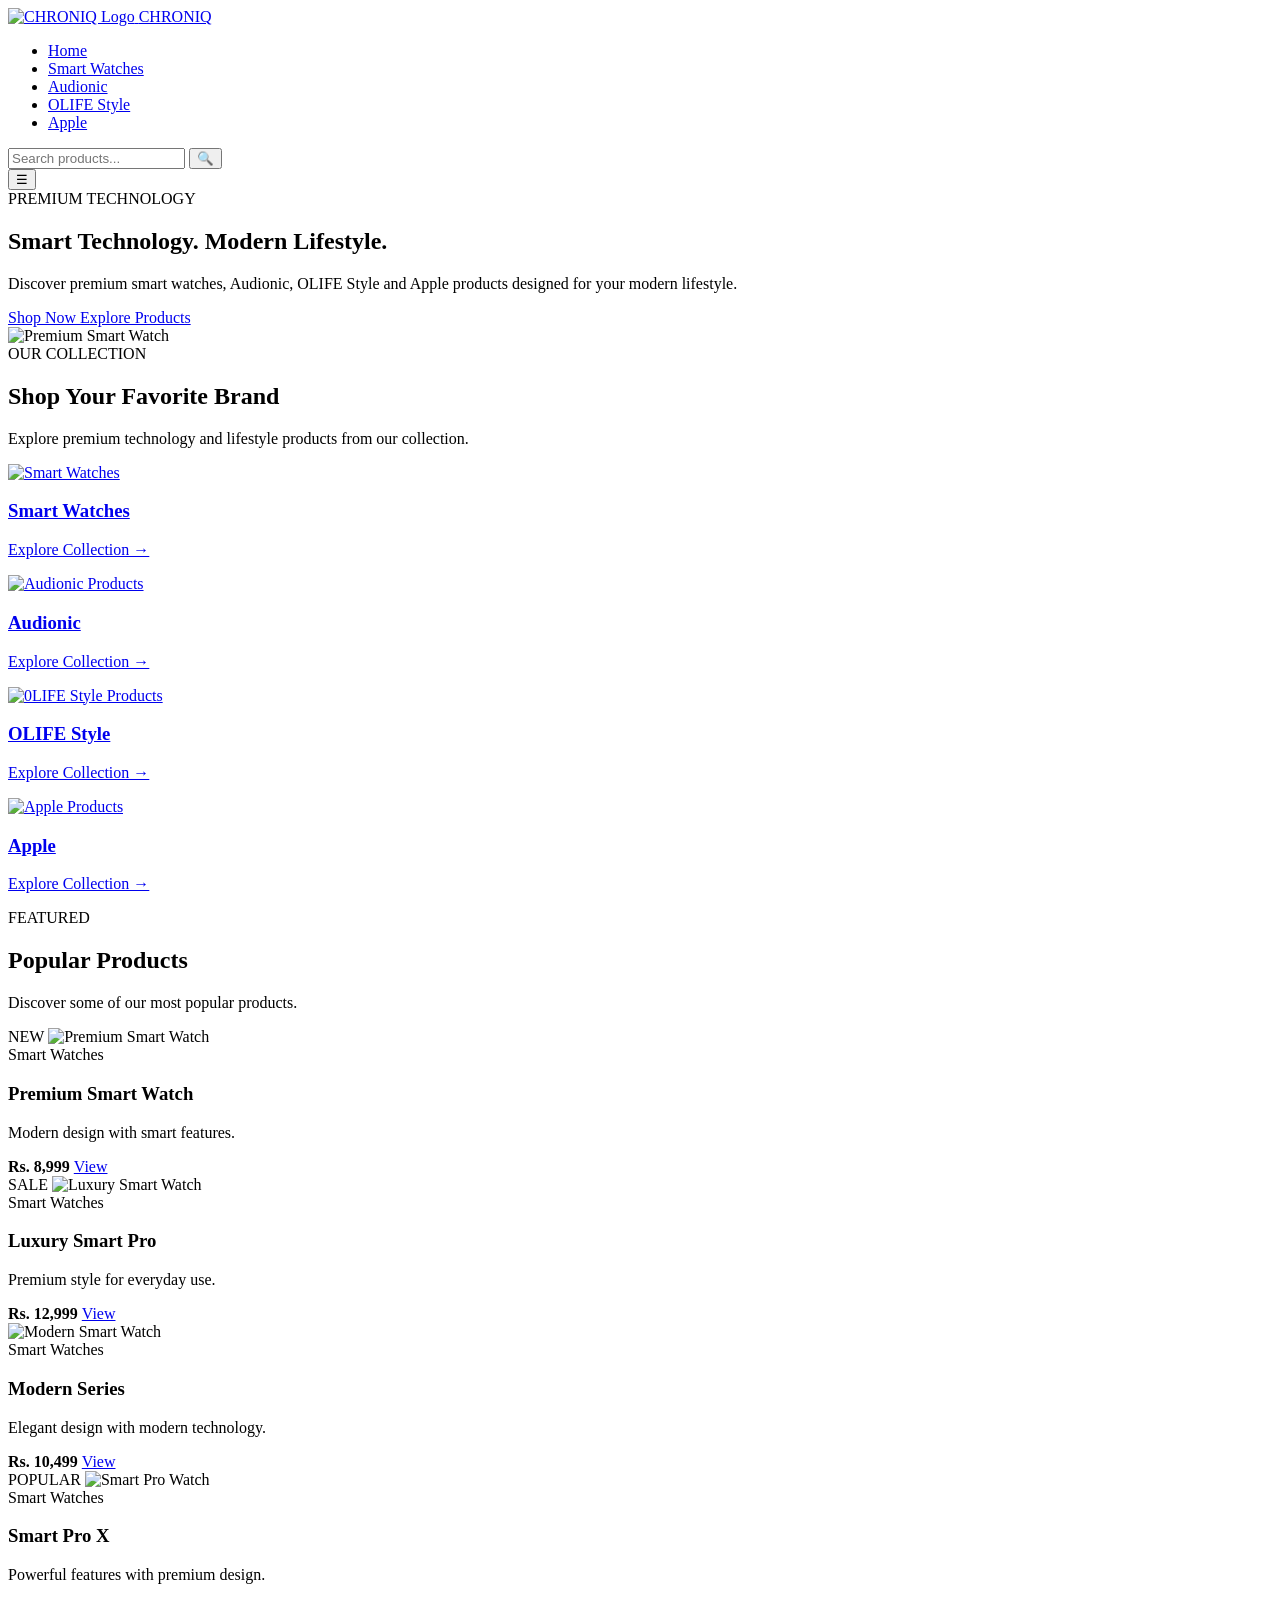
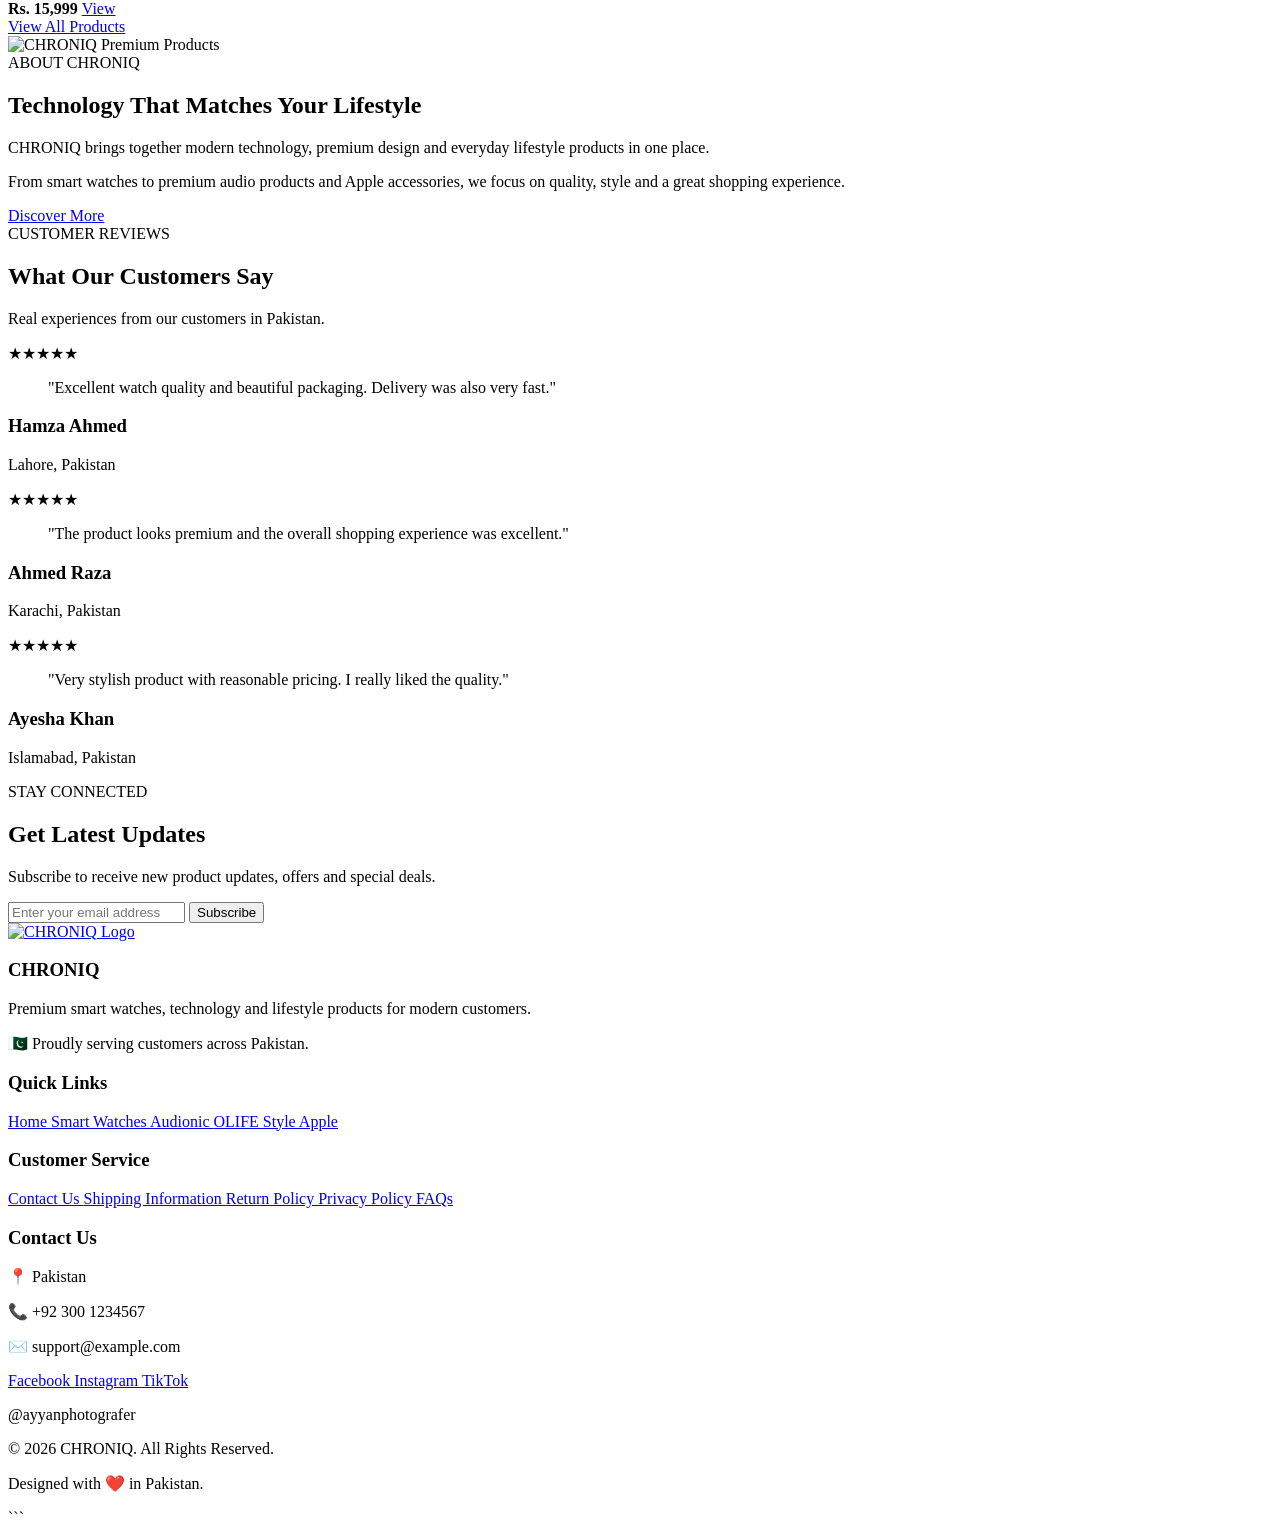
==== index.html @ 0f268d29 "Add files via upload" ====
<!DOCTYPE html>
<html lang="en">

<head>

    <!-- ==============================
         BASIC SETTINGS
    =============================== -->
    <meta charset="UTF-8">

    <meta name="viewport"
          content="width=device-width, initial-scale=1.0">

    <meta name="description"
          content="CHRONIQ - Premium Smart Watches, Audionic, OLIFE Style and Apple Products">

    <meta name="keywords"
          content="CHRONIQ, Smart Watches, Audionic, OLIFE Style, Apple">

    <meta name="author"
          content="CHRONIQ">

    <title>CHRONIQ | Premium Technology & Lifestyle</title>

    <!-- FAVICON -->
    <link rel="icon"
          type="image/png"
          href="1.png">

    <!-- CSS -->
    <link rel="stylesheet"
          href="style.css">

</head>


<body>


<!-- =====================================================
     HEADER / NAVBAR
====================================================== -->

<header class="site-header">

    <div class="container navbar">


        <!-- LOGO + WEBSITE NAME -->

        <div class="brand">

            <a href="#" class="logo-link">

                <img src="1.png"
                     alt="CHRONIQ Logo"
                     class="logo">

                <span class="brand-name">
                    CHRONIQ
                </span>

            </a>

        </div>



        <!-- NAVIGATION -->

        <nav class="main-nav"
             aria-label="Main Navigation">

            <ul class="nav-list">

                <li>
                    <a href="#"
                       class="nav-link active">
                        Home
                    </a>
                </li>


                <li>
                    <a href="#"
                       class="nav-link">
                        Smart Watches
                    </a>
                </li>


                <li>
                    <a href="#"
                       class="nav-link">
                        Audionic
                    </a>
                </li>


                <li>
                    <a href="#"
                       class="nav-link">
                        OLIFE Style
                    </a>
                </li>


                <li>
                    <a href="#"
                       class="nav-link">
                        Apple
                    </a>
                </li>
                

            </ul>

        </nav>



        <!-- SEARCH -->

        <div class="search-box">

            <form action="#"
                  method="get">

                <input
                    type="search"
                    name="search"
                    placeholder="Search products..."
                    aria-label="Search products"
                >

                <button type="submit"
                        aria-label="Search">

                    🔍

                </button>

            </form>

        </div>



        <!-- MOBILE MENU BUTTON -->

        <button class="menu-toggle"
                type="button"
                aria-label="Open navigation menu">

            ☰

        </button>


    </div>

</header>



<!-- =====================================================
     MAIN
====================================================== -->

<main>


<!-- =====================================================
     HERO SECTION
====================================================== -->

<section class="hero"
         id="home">

    <div class="container hero-container">


        <!-- HERO TEXT -->

        <div class="hero-content">

            <span class="hero-label">
                PREMIUM TECHNOLOGY
            </span>


            <h1>
                Smart Technology.
                <span>Modern Lifestyle.</span>
            </h1>


            <p>
                Discover premium smart watches, Audionic,
                OLIFE Style and Apple products designed
                for your modern lifestyle.
            </p>


            <div class="hero-buttons">

                <a href="#"
                   class="btn btn-primary">

                    Shop Now

                </a>


                <a href="#"
                   class="btn btn-secondary">

                    Explore Products

                </a>

            </div>

        </div>



        <!-- HERO IMAGE -->

        <div class="hero-image">

            <img
                src="download .JPG"
                alt="Premium Smart Watch"
            >

        </div>

    </div>

</section>



<!-- =====================================================
     BRAND / CATEGORY SECTION
====================================================== -->

<section class="categories"
         id="categories">

    <div class="container">


        <div class="section-heading">

            <span>
                OUR COLLECTION
            </span>

            <h2>
                Shop Your Favorite Brand
            </h2>

            <p>
                Explore premium technology and lifestyle
                products from our collection.
            </p>

        </div>



        <div class="category-grid">


            <!-- SMART WATCHES -->

            <article class="category-card">

                <a href="#">

                    <img
                        src="images iii.jpg"
                        alt="Smart Watches"
                    >

                    <div class="category-content">

                        <h3>
                            Smart Watches
                        </h3>

                        <p>
                            Explore Collection →
                        </p>

                    </div>

                </a>

            </article>



            <!-- AUDIONIC -->

            <article class="category-card">

                <a href="#">

                    <img
                        src="images 22.jpg"
                        alt="Audionic Products"
                    >

                    <div class="category-content">

                        <h3>
                            Audionic
                        </h3>

                        <p>
                            Explore Collection →
                        </p>

                    </div>

                </a>

            </article>



            <!-- OLIFE -->

            <article class="category-card">

                <a href="#">

                    <img
                        src="images 333.jpg"
                        alt="0LIFE Style Products"
                    >

                    <div class="category-content">

                        <h3>
                            OLIFE Style
                        </h3>

                        <p>
                            Explore Collection →
                        </p>

                    </div>

                </a>

            </article>



            <!-- APPLE -->

            <article class="category-card">

                <a href="#">

                    <img
                        src="images 44.jpg"
                        alt="Apple Products"
                    >

                    <div class="category-content">

                        <h3>
                            Apple
                        </h3>

                        <p>
                            Explore Collection →
                        </p>

                    </div>

                </a>

            </article>

        </div>

    </div>

</section>



<!-- =====================================================
     FEATURED PRODUCTS
====================================================== -->

<section class="products"
         id="products">

    <div class="container">


        <div class="section-heading">

            <span>
                FEATURED
            </span>

            <h2>
                Popular Products
            </h2>

            <p>
                Discover some of our most popular products.
            </p>

        </div>



        <div class="product-grid">


            <!-- PRODUCT 01 -->

            <article class="product-card">

                <div class="product-image">

                    <span class="product-badge">
                        NEW
                    </span>

                    <img
                        src="images/watch1.jpg"
                        alt="Premium Smart Watch"
                    >

                </div>


                <div class="product-info">

                    <span class="product-category">
                        Smart Watches
                    </span>

                    <h3>
                        Premium Smart Watch
                    </h3>

                    <p>
                        Modern design with smart features.
                    </p>

                    <div class="product-bottom">

                        <strong>
                            Rs. 8,999
                        </strong>

                        <a href="#">
                            View
                        </a>

                    </div>

                </div>

            </article>



            <!-- PRODUCT 02 -->

            <article class="product-card">

                <div class="product-image">

                    <span class="product-badge">
                        SALE
                    </span>

                    <img
                        src="images/watch2.jpg"
                        alt="Luxury Smart Watch"
                    >

                </div>


                <div class="product-info">

                    <span class="product-category">
                        Smart Watches
                    </span>

                    <h3>
                        Luxury Smart Pro
                    </h3>

                    <p>
                        Premium style for everyday use.
                    </p>

                    <div class="product-bottom">

                        <strong>
                            Rs. 12,999
                        </strong>

                        <a href="#">
                            View
                        </a>

                    </div>

                </div>

            </article>



            <!-- PRODUCT 03 -->

            <article class="product-card">

                <div class="product-image">

                    <img
                        src="images/watch3.jpg"
                        alt="Modern Smart Watch"
                    >

                </div>


                <div class="product-info">

                    <span class="product-category">
                        Smart Watches
                    </span>

                    <h3>
                        Modern Series
                    </h3>

                    <p>
                        Elegant design with modern technology.
                    </p>

                    <div class="product-bottom">

                        <strong>
                            Rs. 10,499
                        </strong>

                        <a href="#">
                            View
                        </a>

                    </div>

                </div>

            </article>



            <!-- PRODUCT 04 -->

            <article class="product-card">

                <div class="product-image">

                    <span class="product-badge">
                        POPULAR
                    </span>

                    <img
                        src="images/watch4.jpg"
                        alt="Smart Pro Watch"
                    >

                </div>


                <div class="product-info">

                    <span class="product-category">
                        Smart Watches
                    </span>

                    <h3>
                        Smart Pro X
                    </h3>

                    <p>
                        Powerful features with premium design.
                    </p>

                    <div class="product-bottom">

                        <strong>
                            Rs. 15,999
                        </strong>

                        <a href="#">
                            View
                        </a>

                    </div>

                </div>

            </article>

        </div>


        <div class="center-button">

            <a href="#"
               class="btn btn-primary">

                View All Products

            </a>

        </div>

    </div>

</section>



<!-- =====================================================
     ABOUT SECTION
====================================================== -->

<section class="about"
         id="about">

    <div class="container about-container">


        <div class="about-image">

            <img
                src="images/about-watch.jpg"
                alt="CHRONIQ Premium Products"
            >

        </div>



        <div class="about-content">

            <span>
                ABOUT CHRONIQ
            </span>

            <h2>
                Technology That
                Matches Your Lifestyle
            </h2>

            <p>
                CHRONIQ brings together modern technology,
                premium design and everyday lifestyle products
                in one place.
            </p>

            <p>
                From smart watches to premium audio products
                and Apple accessories, we focus on quality,
                style and a great shopping experience.
            </p>


            <a href="#"
               class="btn btn-primary">

                Discover More

            </a>

        </div>

    </div>

</section>



<!-- =====================================================
     CUSTOMER REVIEWS
====================================================== -->

<section class="reviews"
         id="reviews">

    <div class="container">


        <div class="section-heading">

            <span>
                CUSTOMER REVIEWS
            </span>

            <h2>
                What Our Customers Say
            </h2>

            <p>
                Real experiences from our customers in Pakistan.
            </p>

        </div>



        <div class="review-grid">


            <!-- REVIEW 01 -->

            <article class="review-card">

                <div class="stars">
                    ★★★★★
                </div>

                <blockquote>

                    "Excellent watch quality and beautiful
                    packaging. Delivery was also very fast."

                </blockquote>

                <h3>
                    Hamza Ahmed
                </h3>

                <p>
                    Lahore, Pakistan
                </p>

            </article>



            <!-- REVIEW 02 -->

            <article class="review-card">

                <div class="stars">
                    ★★★★★
                </div>

                <blockquote>

                    "The product looks premium and the overall
                    shopping experience was excellent."

                </blockquote>

                <h3>
                    Ahmed Raza
                </h3>

                <p>
                    Karachi, Pakistan
                </p>

            </article>



            <!-- REVIEW 03 -->

            <article class="review-card">

                <div class="stars">
                    ★★★★★
                </div>

                <blockquote>

                    "Very stylish product with reasonable pricing.
                    I really liked the quality."

                </blockquote>

                <h3>
                    Ayesha Khan
                </h3>

                <p>
                    Islamabad, Pakistan
                </p>

            </article>

        </div>

    </div>

</section>



<!-- =====================================================
     NEWSLETTER
====================================================== -->

<section class="newsletter">

    <div class="container newsletter-container">


        <div class="newsletter-content">

            <span>
                STAY CONNECTED
            </span>

            <h2>
                Get Latest Updates
            </h2>

            <p>
                Subscribe to receive new product updates,
                offers and special deals.
            </p>

        </div>



        <form class="newsletter-form">

            <input
                type="email"
                placeholder="Enter your email address"
                required
            >

            <button type="submit">
                Subscribe
            </button>

        </form>

    </div>

</section>

</main>



<!-- =====================================================
     FOOTER
====================================================== -->

<footer class="site-footer">


    <div class="container footer-grid">


        <!-- FOOTER ABOUT -->

        <div class="footer-column">

            <a href="#">

                <img
                    src="images/logo.png"
                    alt="CHRONIQ Logo"
                    class="footer-logo"
                >

            </a>


            <h3>
                CHRONIQ
            </h3>


            <p>
                Premium smart watches, technology and
                lifestyle products for modern customers.
            </p>


            <p>
                🇵🇰 Proudly serving customers across Pakistan.
            </p>

        </div>



        <!-- QUICK LINKS -->

        <div class="footer-column">

            <h3>
                Quick Links
            </h3>

            <a href="#">
                Home
            </a>

            <a href="#">
                Smart Watches
            </a>

            <a href="#">
                Audionic
            </a>

            <a href="#">
                OLIFE Style
            </a>

            <a href="#">
                Apple
            </a>

        </div>



        <!-- CUSTOMER SERVICE -->

        <div class="footer-column">

            <h3>
                Customer Service
            </h3>

            <a href="#">
                Contact Us
            </a>

            <a href="#">
                Shipping Information
            </a>

            <a href="#">
                Return Policy
            </a>

            <a href="#">
                Privacy Policy
            </a>

            <a href="#">
                FAQs
            </a>

        </div>



        <!-- CONTACT -->

        <div class="footer-column">

            <h3>
                Contact Us
            </h3>

            <p>
                📍 Pakistan
            </p>

            <p>
                📞 +92 300 1234567
            </p>

            <p>
                ✉️ support@example.com
            </p>


            <div class="social-links">

                <a href="#">
                    Facebook
                </a>

                <a href="#">
                    Instagram
                </a>

                <a href="#">
                    TikTok
                </a>

                <p>
                    @ayyanphotografer
                </p>

            </div>

        </div>

    </div>



    <!-- FOOTER BOTTOM -->

    <div class="footer-bottom">

        <div class="container">

            <p>
                © 2026 CHRONIQ. All Rights Reserved.
            </p>

            <p>
                Designed with ❤️ in Pakistan.
            </p>

        </div>

    </div>

</footer>



<!-- =====================================================
     JAVASCRIPT
====================================================== -->

<script src="script.js"></script>


</body>
</html>
```
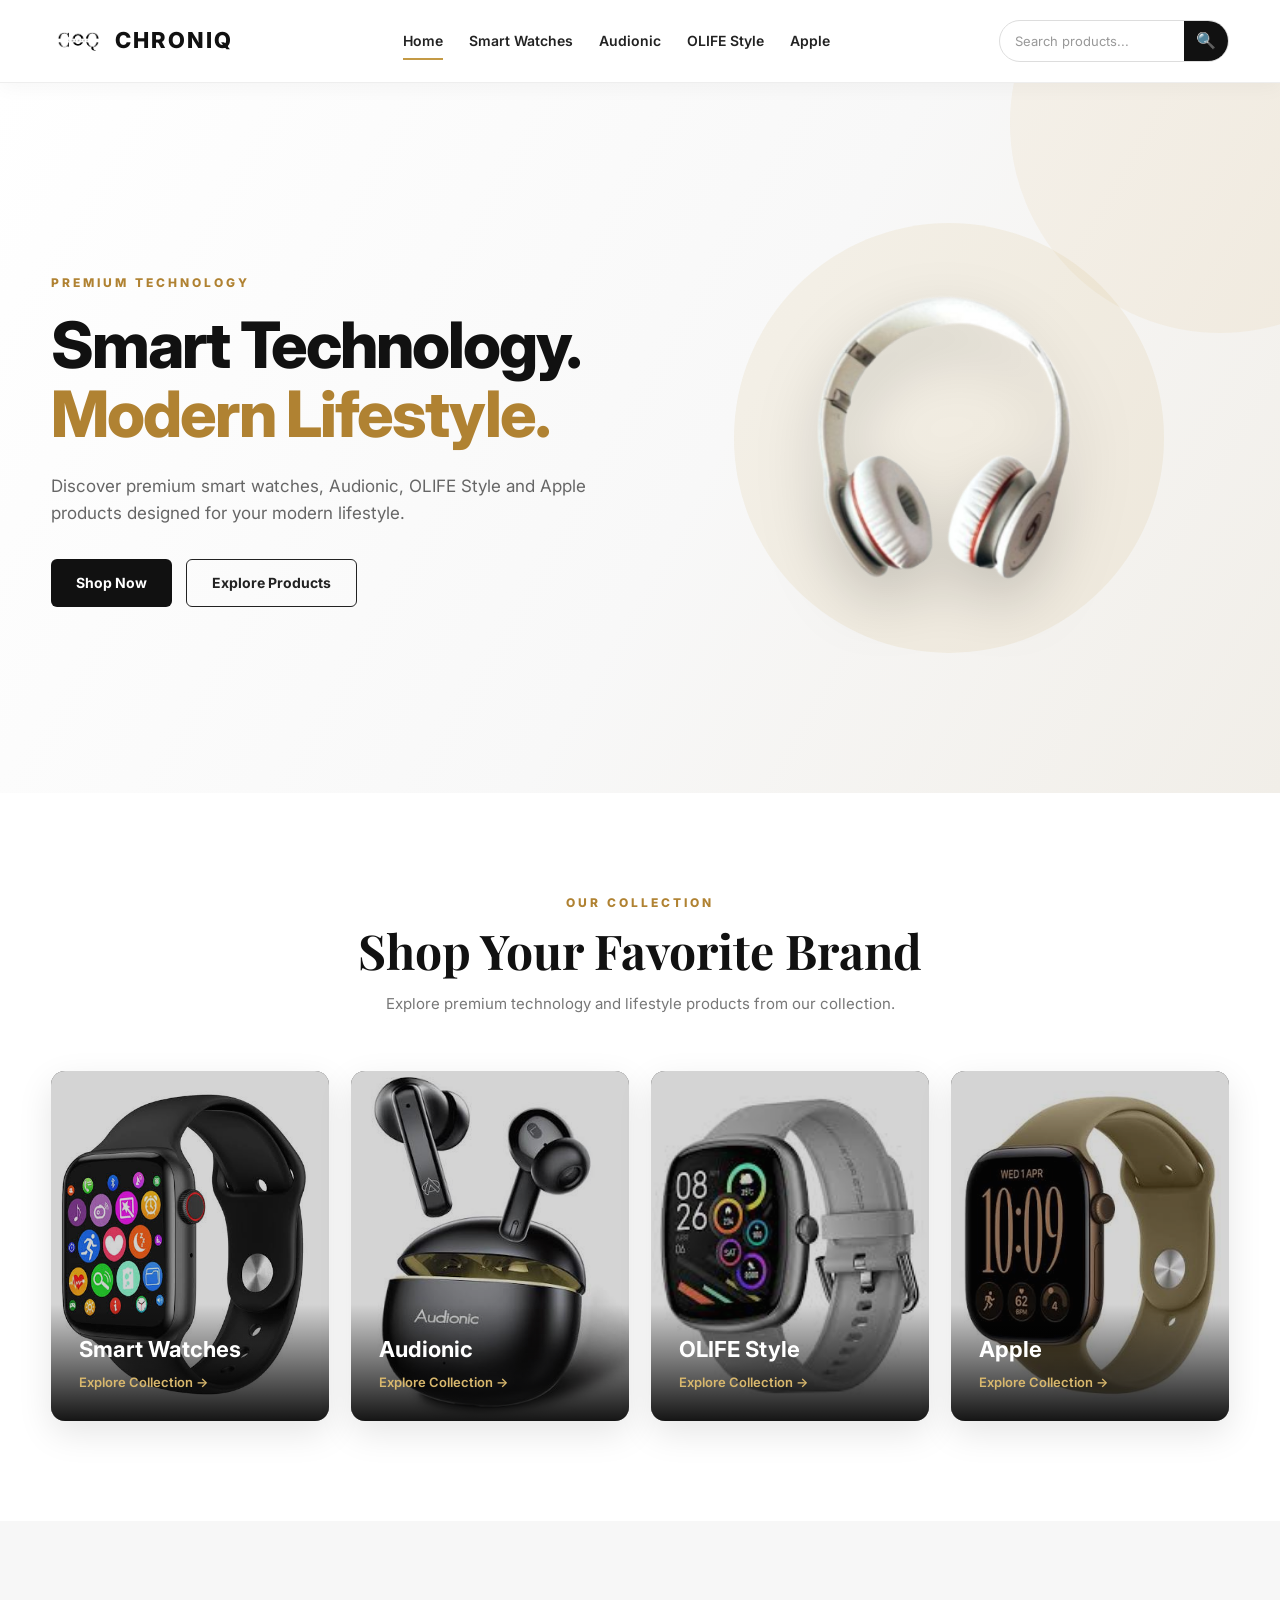
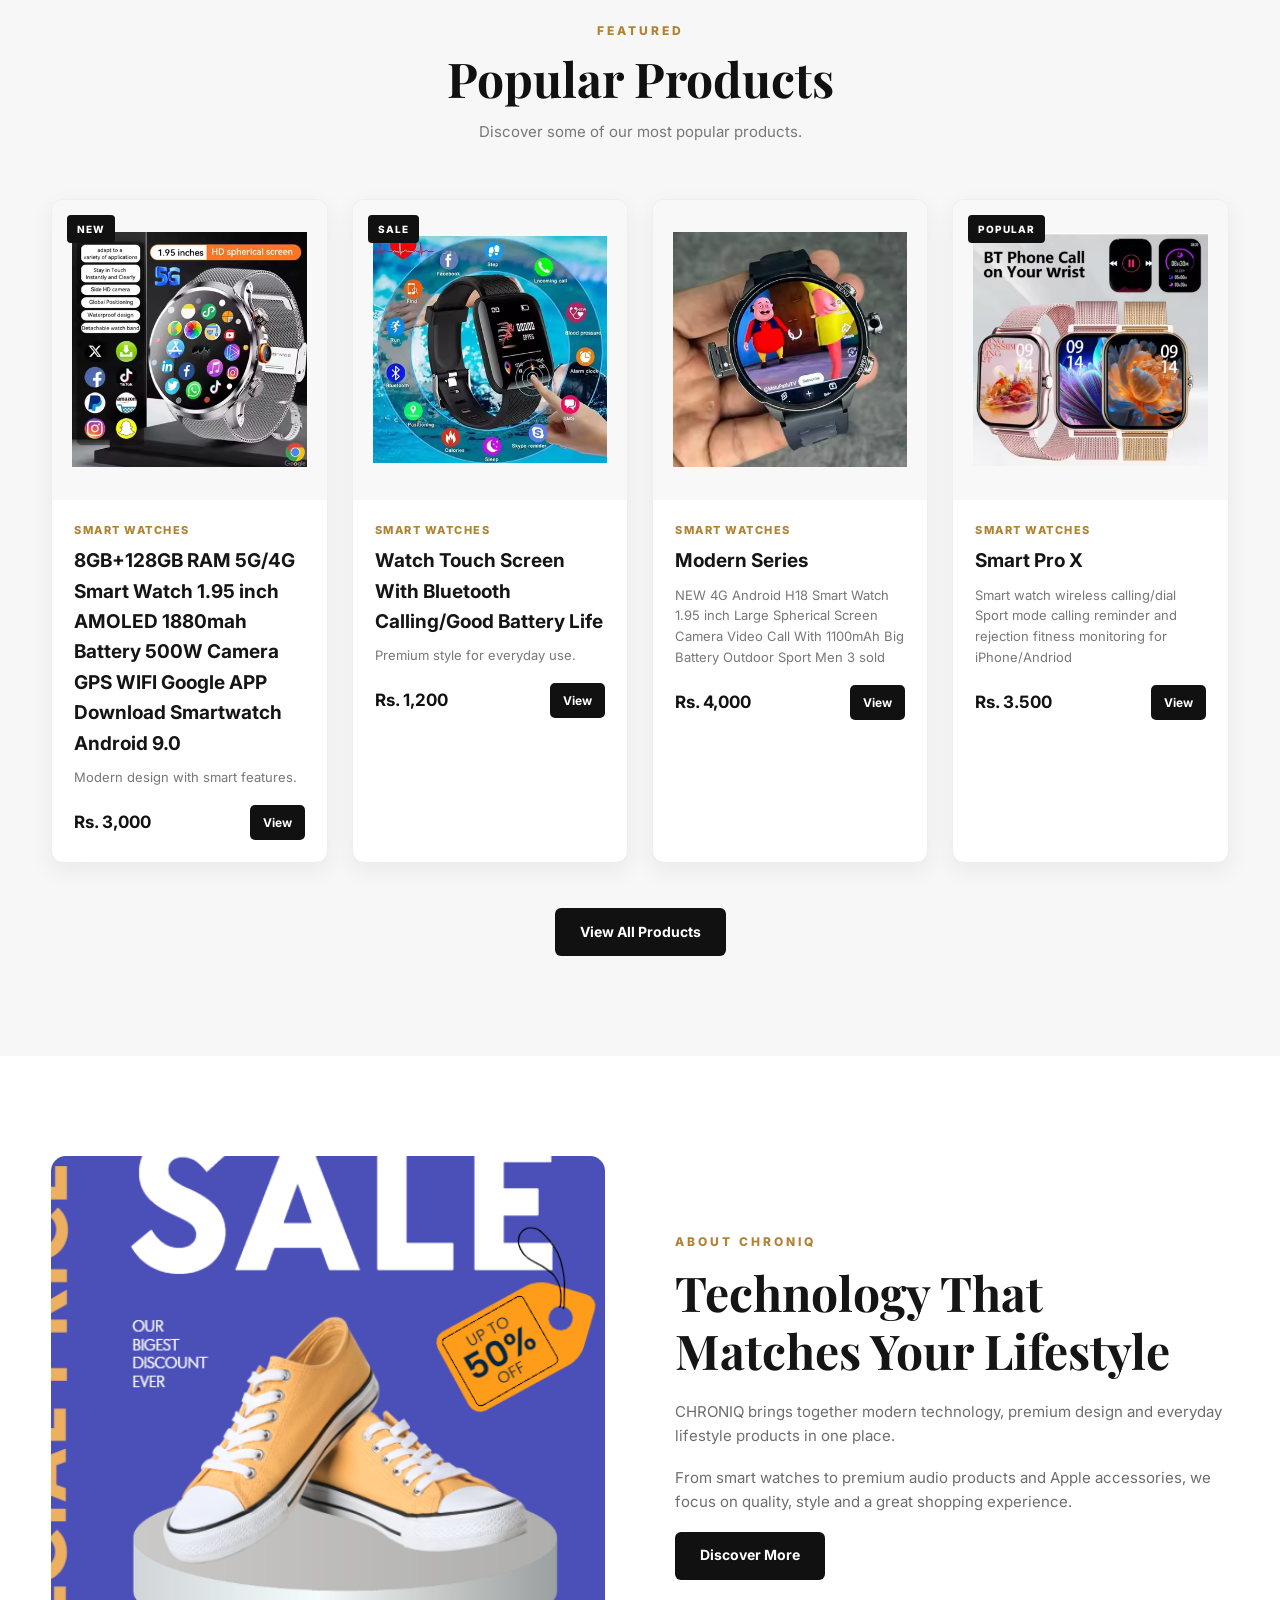
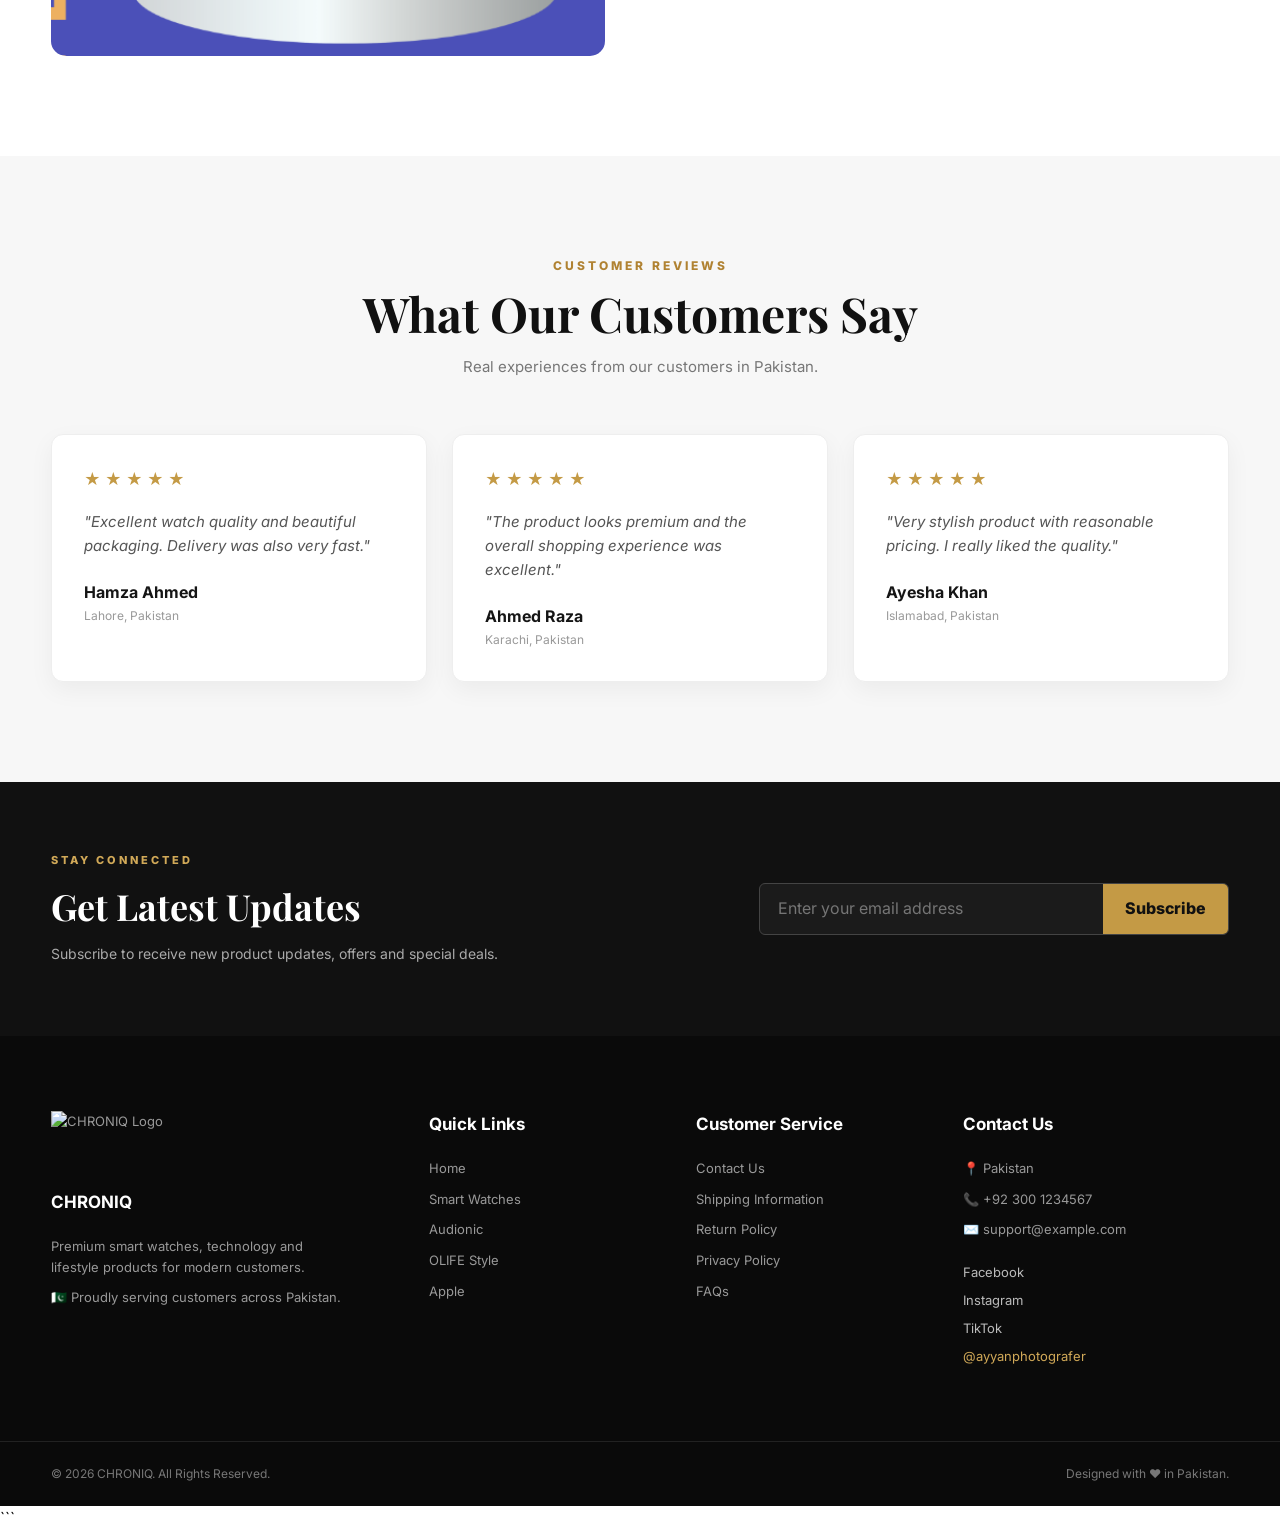
==== commit 9d0e6e09: "Add files via upload" ====
--- a/index.html
+++ b/index.html
@@ -31,6 +31,7 @@
     <!-- CSS -->
     <link rel="stylesheet"
           href="style.css">
+          <link rel="stylesheet" href="script.js">
 
 </head>
 
@@ -75,7 +76,7 @@
             <ul class="nav-list">
 
                 <li>
-                    <a href="#"
+                    <a href="index.html"
                        class="nav-link active">
                         Home
                     </a>
@@ -83,7 +84,7 @@
 
 
                 <li>
-                    <a href="#"
+                    <a href="smartwatch.html"
                        class="nav-link">
                         Smart Watches
                     </a>
@@ -439,7 +440,7 @@
                     </span>
 
                     <img
-                        src="images/watch1.jpg"
+                        src="smart1 3000.avif"
                         alt="Premium Smart Watch"
                     >
 
@@ -453,7 +454,7 @@
                     </span>
 
                     <h3>
-                        Premium Smart Watch
+                        8GB+128GB RAM 5G/4G Smart Watch 1.95 inch AMOLED 1880mah Battery 500W Camera GPS WIFI Google APP Download Smartwatch Android 9.0
                     </h3>
 
                     <p>
@@ -463,7 +464,7 @@
                     <div class="product-bottom">
 
                         <strong>
-                            Rs. 8,999
+                            Rs. 3,000
                         </strong>
 
                         <a href="#">
@@ -489,7 +490,7 @@
                     </span>
 
                     <img
-                        src="images/watch2.jpg"
+                        src="smart21200.avif"
                         alt="Luxury Smart Watch"
                     >
 
@@ -503,7 +504,7 @@
                     </span>
 
                     <h3>
-                        Luxury Smart Pro
+                        Watch Touch Screen With Bluetooth Calling/Good Battery Life
                     </h3>
 
                     <p>
@@ -513,7 +514,8 @@
                     <div class="product-bottom">
 
                         <strong>
-                            Rs. 12,999
+                            Rs. 1,200
+            
                         </strong>
 
                         <a href="#">
@@ -535,7 +537,7 @@
                 <div class="product-image">
 
                     <img
-                        src="images/watch3.jpg"
+                        src="smart3 4000.avif"
                         alt="Modern Smart Watch"
                     >
 
@@ -553,13 +555,13 @@
                     </h3>
 
                     <p>
-                        Elegant design with modern technology.
+                        NEW 4G Android H18 Smart Watch 1.95 inch Large Spherical Screen Camera Video Call With 1100mAh Big Battery Outdoor Sport Men 3 sold
                     </p>
 
                     <div class="product-bottom">
 
                         <strong>
-                            Rs. 10,499
+                            Rs. 4,000
                         </strong>
 
                         <a href="#">
@@ -585,7 +587,7 @@
                     </span>
 
                     <img
-                        src="images/watch4.jpg"
+                        src="smart 4 3500.avif"
                         alt="Smart Pro Watch"
                     >
 
@@ -603,13 +605,13 @@
                     </h3>
 
                     <p>
-                        Powerful features with premium design.
+                        Smart watch wireless calling/dial Sport mode calling reminder and rejection fitness monitoring for iPhone/Andriod
                     </p>
 
                     <div class="product-bottom">
 
                         <strong>
-                            Rs. 15,999
+                            Rs. 3.500
                         </strong>
 
                         <a href="#">
@@ -655,7 +657,7 @@
         <div class="about-image">
 
             <img
-                src="images/about-watch.jpg"
+                src="Capturevvv   hhr.PNG"
                 alt="CHRONIQ Premium Products"
             >
 
@@ -1054,6 +1056,10 @@
 <script src="script.js"></script>
 
 
+
+
+
+
 </body>
 </html>
 ```
--- a/style.css
+++ b/style.css
@@ -0,0 +1,2145 @@
+
+/* =========================================================
+   CHRONIQ - RESPONSIVE PREMIUM CSS
+========================================================= */
+
+@import url('https://fonts.googleapis.com/css2?family=Inter:wght@400;500;600;700;800&family=Playfair+Display:wght@600;700&display=swap');
+
+
+/* =========================================================
+   1. GLOBAL RESET
+========================================================= */
+
+* {
+    margin: 0;
+    padding: 0;
+    box-sizing: border-box;
+}
+
+html {
+    scroll-behavior: smooth;
+    width: 100%;
+    overflow-x: hidden;
+}
+
+body {
+    width: 100%;
+    min-width: 0;
+
+    font-family: "Inter", Arial, sans-serif;
+
+    background: #ffffff;
+    color: #151515;
+
+    line-height: 1.6;
+
+    overflow-x: hidden;
+}
+
+img {
+    display: block;
+    max-width: 100%;
+    height: auto;
+}
+
+a {
+    text-decoration: none;
+    color: inherit;
+}
+
+button,
+input {
+    font: inherit;
+}
+
+button {
+    cursor: pointer;
+}
+
+ul {
+    list-style: none;
+}
+
+
+/* =========================================================
+   2. CONTAINER
+========================================================= */
+
+.container {
+    width: 92%;
+    max-width: 1250px;
+
+    margin-left: auto;
+    margin-right: auto;
+}
+
+
+/* =========================================================
+   3. HEADER
+========================================================= */
+
+.site-header {
+    position: sticky;
+    top: 0;
+    z-index: 1000;
+
+    width: 100%;
+
+    background: rgba(255, 255, 255, 0.97);
+
+    border-bottom: 1px solid #eeeeee;
+
+    backdrop-filter: blur(12px);
+    -webkit-backdrop-filter: blur(12px);
+
+    box-shadow: 0 4px 20px rgba(0, 0, 0, 0.04);
+}
+
+.navbar {
+    min-height: 82px;
+
+    display: flex;
+    align-items: center;
+
+    justify-content: space-between;
+
+    gap: 20px;
+
+    min-width: 0;
+}
+
+
+/* =========================================================
+   4. BRAND
+========================================================= */
+
+.brand {
+    flex-shrink: 0;
+}
+
+.logo-link {
+    display: flex;
+    align-items: center;
+
+    gap: 10px;
+
+    min-width: 0;
+}
+
+.logo {
+    width: auto;
+    height: 54px;
+
+    max-width: 175px;
+
+    object-fit: contain;
+
+    transition: transform 0.3s ease;
+}
+
+.logo:hover {
+    transform: scale(1.04);
+}
+
+.brand-name {
+    font-size: 22px;
+    font-weight: 800;
+
+    letter-spacing: 2px;
+
+    color: #111111;
+
+    white-space: nowrap;
+}
+
+
+/* =========================================================
+   5. NAVIGATION
+========================================================= */
+
+.main-nav {
+    display: flex;
+    align-items: center;
+
+    min-width: 0;
+}
+
+.nav-list {
+    display: flex;
+    align-items: center;
+
+    gap: 4px;
+}
+
+.nav-link {
+    position: relative;
+
+    display: inline-flex;
+    align-items: center;
+
+    padding: 10px 11px;
+
+    font-size: 14px;
+    font-weight: 600;
+
+    color: #222222;
+
+    white-space: nowrap;
+
+    transition: color 0.3s ease;
+}
+
+.nav-link::after {
+    content: "";
+
+    position: absolute;
+
+    left: 11px;
+    right: 11px;
+    bottom: 2px;
+
+    height: 2px;
+
+    background: #c49a45;
+
+    transform: scaleX(0);
+
+    transition: transform 0.3s ease;
+}
+
+.nav-link:hover {
+    color: #b08232;
+}
+
+.nav-link:hover::after,
+.nav-link.active::after {
+    transform: scaleX(1);
+}
+
+
+/* =========================================================
+   6. SEARCH
+========================================================= */
+
+.search-box {
+    flex-shrink: 0;
+}
+
+.search-box form {
+    display: flex;
+    align-items: center;
+
+    width: 230px;
+    height: 42px;
+
+    border: 1px solid #dddddd;
+
+    border-radius: 50px;
+
+    background: #ffffff;
+
+    overflow: hidden;
+
+    transition: 0.3s ease;
+}
+
+.search-box form:focus-within {
+    width: 250px;
+
+    border-color: #c49a45;
+
+    box-shadow: 0 0 0 4px rgba(196, 154, 69, 0.10);
+}
+
+.search-box input {
+    width: 100%;
+    height: 100%;
+
+    min-width: 0;
+
+    border: none;
+    outline: none;
+
+    padding: 0 15px;
+
+    background: transparent;
+
+    color: #222222;
+
+    font-size: 13px;
+}
+
+.search-box input::placeholder {
+    color: #999999;
+}
+
+.search-box button {
+    width: 44px;
+    min-width: 44px;
+    height: 100%;
+
+    border: none;
+
+    background: #111111;
+    color: #ffffff;
+
+    font-size: 16px;
+}
+
+.search-box button:hover {
+    background: #c49a45;
+}
+
+
+/* =========================================================
+   7. MOBILE MENU BUTTON
+========================================================= */
+
+.menu-toggle {
+    display: none;
+
+    width: 42px;
+    min-width: 42px;
+    height: 42px;
+
+    border: 1px solid #dddddd;
+
+    border-radius: 8px;
+
+    background: #111111;
+    color: #ffffff;
+
+    font-size: 20px;
+}
+
+
+/* =========================================================
+   8. HERO
+========================================================= */
+
+.hero {
+    position: relative;
+
+    padding: 95px 0;
+
+    background:
+        linear-gradient(
+            120deg,
+            #ffffff 0%,
+            #f8f8f8 55%,
+            #f1eee8 100%
+        );
+
+    overflow: hidden;
+}
+
+.hero::before {
+    content: "";
+
+    position: absolute;
+
+    width: 420px;
+    height: 420px;
+
+    right: -150px;
+    top: -170px;
+
+    border-radius: 50%;
+
+    background: rgba(196, 154, 69, 0.08);
+
+    pointer-events: none;
+}
+
+.hero-container {
+    position: relative;
+    z-index: 1;
+
+    display: grid;
+
+    grid-template-columns: 1fr 1fr;
+
+    align-items: center;
+
+    gap: 60px;
+}
+
+.hero-content {
+    max-width: 650px;
+}
+
+.hero-label {
+    display: inline-block;
+
+    margin-bottom: 18px;
+
+    font-size: 12px;
+    font-weight: 800;
+
+    letter-spacing: 3px;
+
+    color: #b08232;
+}
+
+.hero h1 {
+    margin-bottom: 25px;
+
+    font-size: clamp(42px, 5vw, 72px);
+
+    line-height: 1.08;
+
+    font-weight: 800;
+
+    letter-spacing: -2px;
+
+    color: #111111;
+}
+
+.hero h1 span {
+    color: #b08232;
+}
+
+.hero-content > p {
+    max-width: 580px;
+
+    margin-bottom: 32px;
+
+    font-size: 17px;
+
+    color: #666666;
+}
+
+
+/* =========================================================
+   9. BUTTONS
+========================================================= */
+
+.hero-buttons {
+    display: flex;
+
+    flex-wrap: wrap;
+
+    gap: 14px;
+}
+
+.btn {
+    display: inline-flex;
+
+    align-items: center;
+    justify-content: center;
+
+    min-height: 48px;
+
+    padding: 0 25px;
+
+    border-radius: 6px;
+
+    font-size: 14px;
+    font-weight: 700;
+
+    transition: 0.3s ease;
+}
+
+.btn-primary {
+    background: #111111;
+    color: #ffffff;
+}
+
+.btn-primary:hover {
+    background: #c49a45;
+
+    transform: translateY(-3px);
+
+    box-shadow: 0 12px 25px rgba(0, 0, 0, 0.15);
+}
+
+.btn-secondary {
+    border: 1px solid #222222;
+
+    color: #222222;
+
+    background: transparent;
+}
+
+.btn-secondary:hover {
+    background: #111111;
+
+    color: #ffffff;
+
+    transform: translateY(-3px);
+}
+
+
+/* =========================================================
+   10. HERO IMAGE
+========================================================= */
+
+.hero-image {
+    position: relative;
+
+    display: flex;
+
+    justify-content: center;
+    align-items: center;
+
+    min-width: 0;
+}
+
+.hero-image::before {
+    content: "";
+
+    position: absolute;
+
+    width: min(430px, 80vw);
+    height: min(430px, 80vw);
+
+    border-radius: 50%;
+
+    background: rgba(196, 154, 69, 0.10);
+}
+
+.hero-image img {
+    position: relative;
+    z-index: 1;
+
+    width: 100%;
+    max-width: 520px;
+
+    height: 520px;
+
+    object-fit: contain;
+
+    filter: drop-shadow(
+        0 25px 30px rgba(0, 0, 0, 0.18)
+    );
+
+    transition: transform 0.5s ease;
+}
+
+.hero-image img:hover {
+    transform: scale(1.04) rotate(-2deg);
+}
+
+
+/* =========================================================
+   11. COMMON SECTIONS
+========================================================= */
+
+.categories,
+.products,
+.about,
+.reviews {
+    padding: 100px 0;
+}
+
+.section-heading {
+    max-width: 700px;
+
+    margin: 0 auto 55px;
+
+    text-align: center;
+}
+
+.section-heading > span {
+    display: block;
+
+    margin-bottom: 10px;
+
+    font-size: 12px;
+    font-weight: 800;
+
+    letter-spacing: 3px;
+
+    color: #b08232;
+}
+
+.section-heading h2 {
+    margin-bottom: 12px;
+
+    font-family: "Playfair Display", Georgia, serif;
+
+    font-size: clamp(32px, 4vw, 48px);
+
+    line-height: 1.2;
+
+    color: #111111;
+}
+
+.section-heading p {
+    color: #777777;
+
+    font-size: 15px;
+}
+
+
+/* =========================================================
+   12. CATEGORIES
+========================================================= */
+
+.categories {
+    background: #ffffff;
+}
+
+.category-grid {
+    display: grid;
+
+    grid-template-columns: repeat(4, 1fr);
+
+    gap: 22px;
+}
+
+.category-card {
+    position: relative;
+
+    min-height: 350px;
+
+    border-radius: 14px;
+
+    overflow: hidden;
+
+    background: #111111;
+
+    box-shadow:
+        0 12px 35px rgba(0, 0, 0, 0.10);
+}
+
+.category-card a {
+    display: block;
+
+    width: 100%;
+    height: 100%;
+}
+
+.category-card img {
+    width: 100%;
+    height: 350px;
+
+    object-fit: cover;
+
+    opacity: 0.82;
+
+    transition:
+        transform 0.6s ease,
+        opacity 0.4s ease;
+}
+
+.category-card:hover img {
+    transform: scale(1.08);
+
+    opacity: 0.62;
+}
+
+.category-content {
+    position: absolute;
+
+    left: 0;
+    right: 0;
+    bottom: 0;
+
+    padding: 28px;
+
+    color: #ffffff;
+
+    background:
+        linear-gradient(
+            transparent,
+            rgba(0, 0, 0, 0.90)
+        );
+}
+
+.category-content h3 {
+    margin-bottom: 5px;
+
+    font-size: 22px;
+}
+
+.category-content p {
+    color: #d9b86d;
+
+    font-size: 13px;
+    font-weight: 600;
+}
+
+
+/* =========================================================
+   13. PRODUCTS
+========================================================= */
+
+.products {
+    background: #f7f7f7;
+}
+
+.product-grid {
+    display: grid;
+
+    grid-template-columns: repeat(4, 1fr);
+
+    gap: 24px;
+}
+
+.product-card {
+    min-width: 0;
+
+    overflow: hidden;
+
+    background: #ffffff;
+
+    border: 1px solid #eeeeee;
+
+    border-radius: 12px;
+
+    box-shadow:
+        0 8px 25px rgba(0, 0, 0, 0.06);
+
+    transition:
+        transform 0.35s ease,
+        box-shadow 0.35s ease;
+}
+
+.product-card:hover {
+    transform: translateY(-8px);
+
+    box-shadow:
+        0 20px 45px rgba(0, 0, 0, 0.12);
+}
+
+.product-image {
+    position: relative;
+
+    width: 100%;
+    height: 300px;
+
+    padding: 20px;
+
+    background: #f8f8f8;
+
+    overflow: hidden;
+}
+
+.product-image img {
+    width: 100%;
+    height: 100%;
+
+    object-fit: contain;
+
+    transition: transform 0.5s ease;
+}
+
+.product-card:hover .product-image img {
+    transform: scale(1.08);
+}
+
+.product-badge {
+    position: absolute;
+
+    top: 15px;
+    left: 15px;
+
+    z-index: 2;
+
+    padding: 6px 10px;
+
+    border-radius: 4px;
+
+    background: #111111;
+    color: #ffffff;
+
+    font-size: 10px;
+    font-weight: 800;
+
+    letter-spacing: 1px;
+}
+
+.product-info {
+    padding: 22px;
+}
+
+.product-category {
+    display: block;
+
+    margin-bottom: 7px;
+
+    color: #b08232;
+
+    font-size: 11px;
+    font-weight: 800;
+
+    text-transform: uppercase;
+
+    letter-spacing: 1.5px;
+}
+
+.product-info h3 {
+    margin-bottom: 8px;
+
+    font-size: 19px;
+
+    color: #151515;
+}
+
+.product-info > p {
+    margin-bottom: 17px;
+
+    color: #777777;
+
+    font-size: 13px;
+}
+
+.product-bottom {
+    display: flex;
+
+    align-items: center;
+
+    justify-content: space-between;
+
+    gap: 10px;
+}
+
+.product-bottom strong {
+    font-size: 17px;
+
+    color: #111111;
+}
+
+.product-bottom a {
+    padding: 8px 13px;
+
+    border-radius: 5px;
+
+    background: #111111;
+
+    color: #ffffff;
+
+    font-size: 12px;
+    font-weight: 700;
+}
+
+.product-bottom a:hover {
+    background: #c49a45;
+}
+
+.center-button {
+    margin-top: 45px;
+
+    text-align: center;
+}
+
+
+/* =========================================================
+   14. ABOUT
+========================================================= */
+
+.about {
+    background: #ffffff;
+}
+
+.about-container {
+    display: grid;
+
+    grid-template-columns: 1fr 1fr;
+
+    align-items: center;
+
+    gap: 70px;
+}
+
+.about-image {
+    overflow: hidden;
+
+    border-radius: 15px;
+}
+
+.about-image img {
+    width: 100%;
+
+    height: 500px;
+
+    object-fit: cover;
+}
+
+.about-content > span {
+    display: block;
+
+    margin-bottom: 13px;
+
+    color: #b08232;
+
+    font-size: 12px;
+    font-weight: 800;
+
+    letter-spacing: 3px;
+}
+
+.about-content h2 {
+    margin-bottom: 20px;
+
+    font-family: "Playfair Display", Georgia, serif;
+
+    font-size: clamp(32px, 4vw, 48px);
+
+    line-height: 1.2;
+}
+
+.about-content p {
+    margin-bottom: 18px;
+
+    color: #6d6d6d;
+
+    font-size: 15px;
+}
+
+
+/* =========================================================
+   15. REVIEWS
+========================================================= */
+
+.reviews {
+    background: #f7f7f7;
+}
+
+.review-grid {
+    display: grid;
+
+    grid-template-columns: repeat(3, 1fr);
+
+    gap: 25px;
+}
+
+.review-card {
+    min-width: 0;
+
+    padding: 32px;
+
+    background: #ffffff;
+
+    border: 1px solid #eeeeee;
+
+    border-radius: 12px;
+
+    box-shadow:
+        0 8px 25px rgba(0, 0, 0, 0.05);
+}
+
+.stars {
+    margin-bottom: 18px;
+
+    color: #c49a45;
+
+    letter-spacing: 4px;
+
+    font-size: 16px;
+}
+
+.review-card blockquote {
+    margin-bottom: 22px;
+
+    color: #555555;
+
+    font-size: 15px;
+
+    font-style: italic;
+}
+
+.review-card h3 {
+    font-size: 16px;
+}
+
+.review-card > p {
+    color: #999999;
+
+    font-size: 12px;
+}
+
+
+/* =========================================================
+   16. NEWSLETTER
+========================================================= */
+
+.newsletter {
+    padding: 70px 0;
+
+    background: #111111;
+
+    color: #ffffff;
+}
+
+.newsletter-container {
+    display: flex;
+
+    align-items: center;
+
+    justify-content: space-between;
+
+    gap: 40px;
+}
+
+.newsletter-content {
+    max-width: 600px;
+}
+
+.newsletter-content > span {
+    display: block;
+
+    margin-bottom: 8px;
+
+    color: #d1a958;
+
+    font-size: 11px;
+    font-weight: 800;
+
+    letter-spacing: 3px;
+}
+
+.newsletter-content h2 {
+    margin-bottom: 8px;
+
+    font-family: "Playfair Display", Georgia, serif;
+
+    font-size: 36px;
+}
+
+.newsletter-content p {
+    color: #aaaaaa;
+
+    font-size: 14px;
+}
+
+.newsletter-form {
+    display: flex;
+
+    width: min(100%, 470px);
+
+    height: 52px;
+
+    border: 1px solid #444444;
+
+    border-radius: 6px;
+
+    overflow: hidden;
+
+    background: #1b1b1b;
+}
+
+.newsletter-form input {
+    width: 100%;
+
+    min-width: 0;
+
+    border: none;
+    outline: none;
+
+    padding: 0 18px;
+
+    color: #ffffff;
+
+    background: transparent;
+}
+
+.newsletter-form button {
+    width: 125px;
+    min-width: 125px;
+
+    border: none;
+
+    background: #c49a45;
+
+    color: #111111;
+
+    font-weight: 800;
+}
+
+
+/* =========================================================
+   17. FOOTER
+========================================================= */
+
+.site-footer {
+    background: #0a0a0a;
+
+    color: #ffffff;
+}
+
+.footer-grid {
+    display: grid;
+
+    grid-template-columns:
+        1.5fr
+        1fr
+        1fr
+        1.2fr;
+
+    gap: 45px;
+
+    padding: 75px 0;
+}
+
+.footer-column {
+    display: flex;
+
+    flex-direction: column;
+
+    align-items: flex-start;
+
+    min-width: 0;
+}
+
+.footer-logo {
+    width: auto;
+
+    height: 50px;
+
+    max-width: 170px;
+
+    object-fit: contain;
+
+    margin-bottom: 18px;
+}
+
+.footer-column h3 {
+    margin-bottom: 20px;
+
+    font-size: 17px;
+}
+
+.footer-column > p {
+    margin-bottom: 10px;
+
+    max-width: 290px;
+
+    color: #999999;
+
+    font-size: 13px;
+}
+
+.footer-column > a {
+    margin-bottom: 10px;
+
+    color: #999999;
+
+    font-size: 13px;
+}
+
+.footer-column > a:hover {
+    color: #d1a958;
+}
+
+.social-links {
+    display: flex;
+
+    flex-direction: column;
+
+    gap: 7px;
+
+    margin-top: 12px;
+}
+
+.social-links a {
+    color: #bbbbbb;
+
+    font-size: 13px;
+}
+
+.social-links a:hover {
+    color: #d1a958;
+}
+
+.social-links p {
+    margin: 0;
+
+    color: #d1a958;
+
+    font-size: 13px;
+}
+
+.footer-bottom {
+    border-top: 1px solid #222222;
+
+    padding: 22px 0;
+}
+
+.footer-bottom .container {
+    display: flex;
+
+    align-items: center;
+
+    justify-content: space-between;
+
+    gap: 20px;
+}
+
+.footer-bottom p {
+    color: #777777;
+
+    font-size: 12px;
+}
+
+
+/* =========================================================
+   18. LAPTOP
+========================================================= */
+
+@media (max-width: 1150px) {
+
+    .navbar {
+        gap: 12px;
+    }
+
+    .nav-list {
+        gap: 0;
+    }
+
+    .nav-link {
+        padding: 9px 7px;
+
+        font-size: 12px;
+    }
+
+    .search-box form {
+        width: 175px;
+    }
+
+    .search-box form:focus-within {
+        width: 190px;
+    }
+
+    .category-grid,
+    .product-grid {
+        grid-template-columns: repeat(2, 1fr);
+    }
+
+    .footer-grid {
+        grid-template-columns: repeat(2, 1fr);
+    }
+}
+
+
+/* =========================================================
+   19. TABLET
+========================================================= */
+
+@media (max-width: 900px) {
+
+    .navbar {
+        min-height: 72px;
+    }
+
+    .brand-name {
+        font-size: 19px;
+    }
+
+    .logo {
+        height: 48px;
+        max-width: 145px;
+    }
+
+    .main-nav {
+        display: none;
+    }
+
+    .search-box {
+        margin-left: auto;
+    }
+
+    .menu-toggle {
+        display: block;
+    }
+
+    .hero {
+        padding: 70px 0;
+    }
+
+    .hero-container {
+        grid-template-columns: 1fr;
+
+        text-align: center;
+
+        gap: 40px;
+    }
+
+    .hero-content {
+        margin: 0 auto;
+    }
+
+    .hero-content > p {
+        margin-left: auto;
+        margin-right: auto;
+    }
+
+    .hero-buttons {
+        justify-content: center;
+    }
+
+    .hero-image img {
+        height: 420px;
+    }
+
+    .about-container {
+        grid-template-columns: 1fr;
+
+        gap: 45px;
+    }
+
+    .about-content {
+        text-align: center;
+    }
+
+    .newsletter-container {
+        flex-direction: column;
+
+        text-align: center;
+    }
+
+    .newsletter-content {
+        max-width: 650px;
+    }
+
+    .newsletter-form {
+        width: min(100%, 550px);
+    }
+}
+
+
+/* =========================================================
+   20. MOBILE
+========================================================= */
+
+@media (max-width: 600px) {
+
+    .container {
+        width: calc(100% - 30px);
+
+        max-width: none;
+    }
+
+
+    /* -------------------------
+       NAVBAR
+    ------------------------- */
+
+    .navbar {
+        min-height: 66px;
+
+        gap: 7px;
+
+        width: 100%;
+    }
+
+    .brand {
+        min-width: 0;
+
+        flex: 1;
+    }
+
+    .logo-link {
+        gap: 7px;
+
+        max-width: 100%;
+    }
+
+    .logo {
+        height: 40px;
+
+        max-width: 95px;
+    }
+
+    .brand-name {
+        font-size: 15px;
+
+        letter-spacing: 1px;
+
+        overflow: hidden;
+
+        text-overflow: ellipsis;
+    }
+
+    .search-box {
+        margin-left: 0;
+    }
+
+    .search-box form {
+        width: 40px;
+
+        height: 40px;
+
+        border: none;
+
+        background: #111111;
+    }
+
+    .search-box form:focus-within {
+        width: 40px;
+    }
+
+    .search-box input {
+        display: none;
+    }
+
+    .search-box button {
+        width: 40px;
+
+        min-width: 40px;
+
+        padding: 0;
+
+        background: #111111;
+    }
+
+    .menu-toggle {
+        display: flex;
+
+        align-items: center;
+        justify-content: center;
+
+        width: 40px;
+        min-width: 40px;
+
+        height: 40px;
+
+        padding: 0;
+    }
+
+
+    /* -------------------------
+       HERO
+    ------------------------- */
+
+    .hero {
+        padding: 55px 0;
+    }
+
+    .hero-container {
+        gap: 30px;
+    }
+
+    .hero-label {
+        margin-bottom: 14px;
+
+        font-size: 10px;
+
+        letter-spacing: 2px;
+    }
+
+    .hero h1 {
+        margin-bottom: 18px;
+
+        font-size: clamp(34px, 10vw, 44px);
+
+        letter-spacing: -1px;
+
+        line-height: 1.1;
+    }
+
+    .hero-content > p {
+        margin-bottom: 25px;
+
+        font-size: 14px;
+
+        line-height: 1.7;
+    }
+
+    .hero-buttons {
+        flex-direction: column;
+
+        align-items: stretch;
+
+        gap: 10px;
+    }
+
+    .btn {
+        width: 100%;
+
+        min-height: 48px;
+
+        padding: 0 18px;
+    }
+
+    .hero-image {
+        width: 100%;
+
+        overflow: hidden;
+    }
+
+    .hero-image::before {
+        width: 280px;
+        height: 280px;
+    }
+
+    .hero-image img {
+        width: 100%;
+
+        max-width: 360px;
+
+        height: 320px;
+    }
+
+
+    /* -------------------------
+       SECTIONS
+    ------------------------- */
+
+    .categories,
+    .products,
+    .about,
+    .reviews {
+        padding: 65px 0;
+    }
+
+    .section-heading {
+        margin-bottom: 32px;
+    }
+
+    .section-heading > span {
+        font-size: 10px;
+
+        letter-spacing: 2px;
+    }
+
+    .section-heading h2 {
+        font-size: clamp(28px, 8vw, 36px);
+
+        line-height: 1.2;
+    }
+
+    .section-heading p {
+        font-size: 14px;
+
+        line-height: 1.6;
+    }
+
+
+    /* -------------------------
+       CATEGORIES
+    ------------------------- */
+
+    .category-grid {
+        grid-template-columns: 1fr;
+
+        gap: 18px;
+    }
+
+    .category-card {
+        width: 100%;
+
+        min-height: 290px;
+    }
+
+    .category-card img {
+        width: 100%;
+
+        height: 290px;
+    }
+
+    .category-content {
+        padding: 22px;
+    }
+
+    .category-content h3 {
+        font-size: 20px;
+    }
+
+
+    /* -------------------------
+       PRODUCTS
+    ------------------------- */
+
+    .product-grid {
+        grid-template-columns: 1fr;
+
+        gap: 18px;
+    }
+
+    .product-card {
+        width: 100%;
+    }
+
+    .product-image {
+        width: 100%;
+
+        height: 280px;
+
+        padding: 18px;
+    }
+
+    .product-info {
+        padding: 19px;
+    }
+
+    .product-info h3 {
+        font-size: 18px;
+    }
+
+    .product-bottom strong {
+        font-size: 16px;
+    }
+
+
+    /* -------------------------
+       ABOUT
+    ------------------------- */
+
+    .about-container {
+        gap: 32px;
+    }
+
+    .about-image {
+        width: 100%;
+    }
+
+    .about-image img {
+        width: 100%;
+
+        height: 330px;
+    }
+
+    .about-content h2 {
+        font-size: 32px;
+    }
+
+    .about-content p {
+        font-size: 14px;
+    }
+
+
+    /* -------------------------
+       REVIEWS
+    ------------------------- */
+
+    .review-grid {
+        grid-template-columns: 1fr;
+
+        gap: 18px;
+    }
+
+    .review-card {
+        padding: 25px;
+    }
+
+
+    /* -------------------------
+       NEWSLETTER
+    ------------------------- */
+
+    .newsletter {
+        padding: 55px 0;
+    }
+
+    .newsletter-container {
+        gap: 25px;
+    }
+
+    .newsletter-content h2 {
+        font-size: 29px;
+    }
+
+    .newsletter-content p {
+        font-size: 13px;
+    }
+
+    .newsletter-form {
+        display: flex;
+
+        flex-direction: column;
+
+        width: 100%;
+
+        height: auto;
+
+        gap: 10px;
+
+        border: none;
+
+        background: transparent;
+
+        overflow: visible;
+    }
+
+    .newsletter-form input {
+        width: 100%;
+
+        height: 50px;
+
+        border: 1px solid #444444;
+
+        border-radius: 6px;
+
+        background: #1b1b1b;
+    }
+
+    .newsletter-form button {
+        width: 100%;
+
+        min-width: 100%;
+
+        height: 50px;
+
+        border-radius: 6px;
+    }
+
+
+    /* -------------------------
+       FOOTER
+    ------------------------- */
+
+    .footer-grid {
+        grid-template-columns: 1fr;
+
+        gap: 35px;
+
+        padding: 55px 0;
+    }
+
+    .footer-column {
+        width: 100%;
+    }
+
+    .footer-column > p {
+        max-width: 100%;
+    }
+
+    .footer-bottom {
+        padding: 20px 0;
+    }
+
+    .footer-bottom .container {
+        flex-direction: column;
+
+        text-align: center;
+
+        gap: 8px;
+    }
+}
+
+
+/* =========================================================
+   21. SMALL MOBILE
+========================================================= */
+
+@media (max-width: 400px) {
+
+    .container {
+        width: calc(100% - 24px);
+    }
+
+    .navbar {
+        gap: 5px;
+    }
+
+    .logo {
+        height: 38px;
+
+        max-width: 85px;
+    }
+
+    .brand-name {
+        font-size: 13px;
+
+        letter-spacing: 0.8px;
+    }
+
+    .search-box form,
+    .search-box button {
+        width: 38px;
+
+        min-width: 38px;
+    }
+
+    .search-box form {
+        height: 38px;
+    }
+
+    .menu-toggle {
+        width: 38px;
+
+        min-width: 38px;
+
+        height: 38px;
+    }
+
+    .hero {
+        padding: 45px 0;
+    }
+
+    .hero h1 {
+        font-size: 33px;
+    }
+
+    .hero-image img {
+        height: 275px;
+    }
+
+    .product-image {
+        height: 260px;
+    }
+
+    .category-card,
+    .category-card img {
+        height: 270px;
+
+        min-height: 270px;
+    }
+
+    .about-image img {
+        height: 290px;
+    }
+}
+
+
+/* =========================================================
+   22. VERY SMALL PHONES
+========================================================= */
+
+@media (max-width: 340px) {
+
+    .brand-name {
+        display: none;
+    }
+
+    .logo {
+        max-width: 90px;
+    }
+
+    .hero h1 {
+        font-size: 30px;
+    }
+
+    .hero-image img {
+        height: 240px;
+    }
+}
+
+
+/* =========================================================
+   23. ACCESSIBILITY
+========================================================= */
+
+a:focus-visible,
+button:focus-visible,
+input:focus-visible {
+    outline: 3px solid rgba(196, 154, 69, 0.45);
+
+    outline-offset: 3px;
+}
+
+
+/* =========================================================
+   24. SELECTION
+========================================================= */
+
+::selection {
+    background: #c49a45;
+
+    color: #ffffff;
+}
+
+
+/* =========================================================
+   25. SCROLLBAR
+========================================================= */
+
+::-webkit-scrollbar {
+    width: 9px;
+}
+
+::-webkit-scrollbar-track {
+    background: #eeeeee;
+}
+
+::-webkit-scrollbar-thumb {
+    background: #222222;
+
+    border-radius: 10px;
+}
+
+::-webkit-scrollbar-thumb:hover {
+    background: #c49a45;
+}
+```
+
+
+
+
+/* =========================================================
+   MOBILE NAVBAR + BANNER FIX
+========================================================= */
+
+@media (max-width: 900px) {
+
+    .navbar {
+        position: relative;
+        min-height: 70px;
+        padding: 10px 0;
+    }
+
+    .brand {
+        flex: 1;
+        min-width: 0;
+    }
+
+    .logo-link {
+        max-width: 100%;
+        overflow: hidden;
+    }
+
+    .logo {
+        width: auto;
+        max-width: 110px;
+        height: 45px;
+        object-fit: contain;
+    }
+
+    .brand-name {
+        font-size: 16px;
+        white-space: nowrap;
+    }
+
+    .search-box {
+        display: block;
+        flex-shrink: 0;
+    }
+
+    .search-box form {
+        width: 42px;
+        height: 42px;
+    }
+
+    .search-box input {
+        display: none;
+    }
+
+    .search-box button {
+        width: 42px;
+        min-width: 42px;
+    }
+
+    .menu-toggle {
+        display: flex;
+        align-items: center;
+        justify-content: center;
+
+        width: 42px;
+        min-width: 42px;
+        height: 42px;
+
+        padding: 0;
+        border: none;
+        border-radius: 8px;
+
+        background: #111;
+        color: white;
+    }
+
+
+    /* MOBILE NAV MENU */
+
+    .main-nav {
+        display: none;
+
+        position: absolute;
+
+        top: 70px;
+        left: 0;
+        right: 0;
+
+        width: 100%;
+
+        padding: 15px;
+
+        background: white;
+
+        border-top: 1px solid #eee;
+        border-bottom: 1px solid #ddd;
+
+        box-shadow: 0 10px 25px rgba(0,0,0,0.10);
+
+        z-index: 999;
+    }
+
+    .main-nav.show {
+        display: block;
+    }
+
+    .nav-list {
+        display: flex;
+
+        flex-direction: column;
+
+        width: 100%;
+
+        gap: 4px;
+    }
+
+    .nav-list li {
+        width: 100%;
+    }
+
+    .nav-link {
+        display: flex;
+
+        width: 100%;
+
+        padding: 13px 15px;
+
+        border-radius: 6px;
+
+        font-size: 14px;
+    }
+
+    .nav-link:hover {
+        background: #f5f5f5;
+    }
+
+    .nav-link::after {
+        display: none;
+    }
+
+
+    /* =====================================================
+       MOBILE BANNER / HERO
+    ===================================================== */
+
+    .hero {
+        width: 100%;
+        padding: 45px 0;
+
+        overflow: hidden;
+    }
+
+    .hero-container {
+        width: 100%;
+
+        display: flex;
+        flex-direction: column;
+
+        gap: 30px;
+
+        text-align: center;
+    }
+
+    .hero-content {
+        width: 100%;
+        max-width: 100%;
+
+        padding: 0 5px;
+    }
+
+    .hero h1 {
+        width: 100%;
+
+        font-size: clamp(32px, 9vw, 44px);
+
+        line-height: 1.1;
+
+        letter-spacing: -1px;
+
+        word-wrap: break-word;
+    }
+
+    .hero-content > p {
+        width: 100%;
+        max-width: 100%;
+
+        font-size: 14px;
+
+        line-height: 1.7;
+    }
+
+    .hero-buttons {
+        width: 100%;
+
+        display: flex;
+        flex-direction: column;
+
+        gap: 10px;
+    }
+
+    .hero-buttons .btn {
+        width: 100%;
+    }
+
+    .hero-image {
+        width: 100%;
+        max-width: 100%;
+
+        padding: 0;
+
+        overflow: hidden;
+    }
+
+    .hero-image::before {
+        width: 270px;
+        height: 270px;
+    }
+
+    .hero-image img {
+        display: block;
+
+        width: 100%;
+        max-width: 360px;
+
+        height: auto;
+
+        max-height: 350px;
+
+        margin: 0 auto;
+
+        object-fit: contain;
+    }
+}
+
+
+/* =========================================================
+   EXTRA SMALL PHONES
+========================================================= */
+
+@media (max-width: 500px) {
+
+    .container {
+        width: calc(100% - 24px);
+    }
+
+    .navbar {
+        min-height: 64px;
+    }
+
+    .logo {
+        max-width: 85px;
+        height: 38px;
+    }
+
+    .brand-name {
+        font-size: 14px;
+    }
+
+    .search-box form,
+    .search-box button {
+        width: 38px;
+        min-width: 38px;
+    }
+
+    .search-box form {
+        height: 38px;
+    }
+
+    .menu-toggle {
+        width: 38px;
+        min-width: 38px;
+        height: 38px;
+    }
+
+    .main-nav {
+        top: 64px;
+    }
+
+    .hero {
+        padding: 40px 0;
+    }
+
+    .hero h1 {
+        font-size: 32px;
+    }
+
+    .hero-image img {
+        max-width: 320px;
+        max-height: 300px;
+    }
+}
